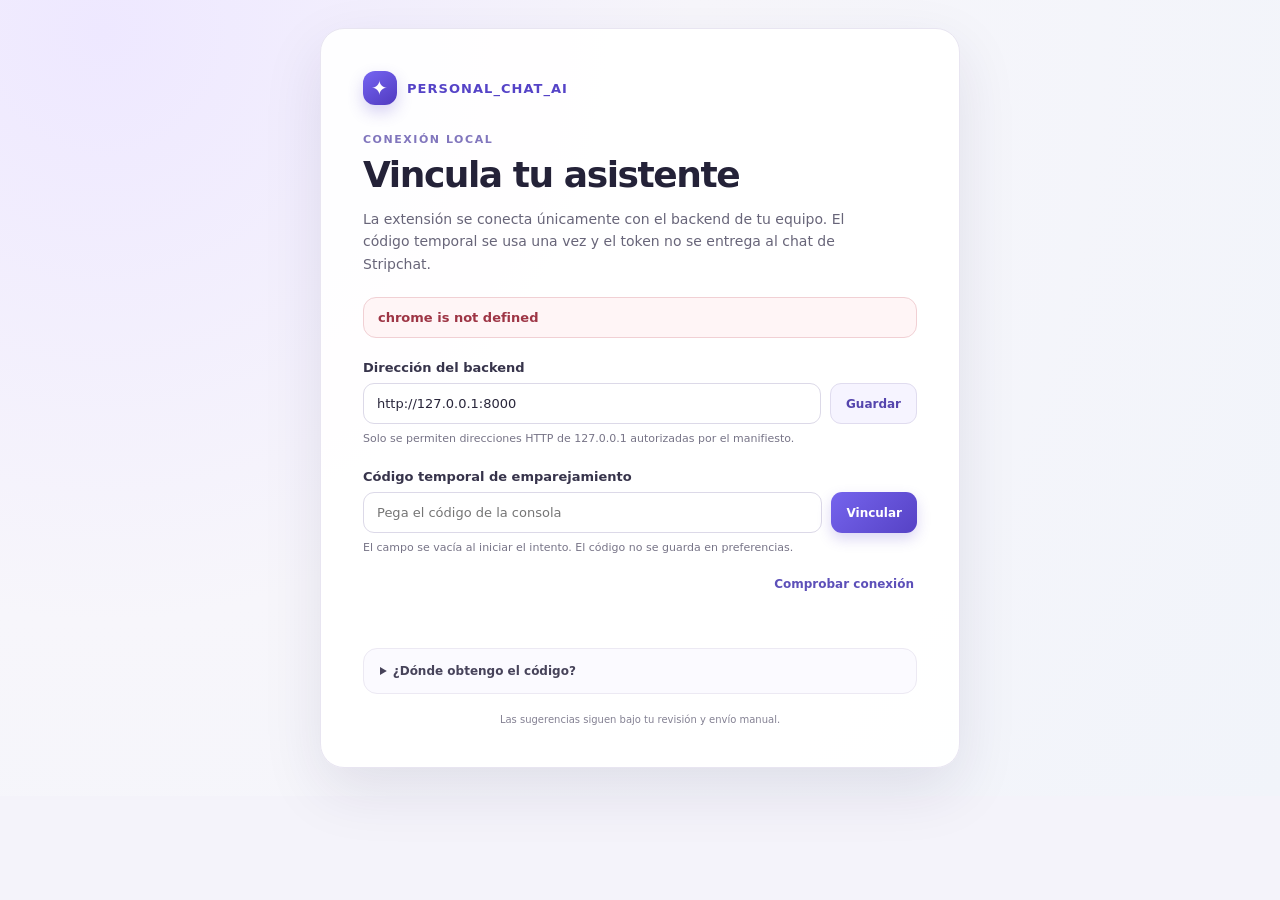
==== extension/connection.html @ 6189a338 "feat(v1.3): add authenticated Chrome integration and recovery" ====
<!doctype html>
<html lang="es">
  <head>
    <meta charset="utf-8">
    <meta name="viewport" content="width=device-width, initial-scale=1">
    <title>Conexión segura · PERSONAL_CHAT_AI</title>
    <link rel="stylesheet" href="connection.css">
    <script src="backend-config.js" defer></script>
    <script src="connection.js" defer></script>
  </head>
  <body>
    <main class="shell">
      <section class="card" aria-labelledby="page-title">
        <div class="brand"><span class="brand-mark" aria-hidden="true">✦</span><span>PERSONAL_CHAT_AI</span></div>
        <p class="eyebrow">CONEXIÓN LOCAL</p>
        <h1 id="page-title">Vincula tu asistente</h1>
        <p class="intro">La extensión se conecta únicamente con el backend de tu equipo. El código temporal se usa una vez y el token no se entrega al chat de Stripchat.</p>

        <div id="connection-state" class="connection-state" role="status" aria-live="polite">Comprobando el backend local…</div>

        <form id="backend-form" class="form-section">
          <label for="backend-url">Dirección del backend</label>
          <div class="input-row"><input id="backend-url" type="url" value="http://127.0.0.1:8000" autocomplete="url" required><button type="submit" class="secondary">Guardar</button></div>
          <small>Solo se permiten direcciones HTTP de 127.0.0.1 autorizadas por el manifiesto.</small>
        </form>

        <form id="pair-form" class="form-section">
          <label for="pairing-code">Código temporal de emparejamiento</label>
          <div class="input-row"><input id="pairing-code" type="password" inputmode="text" autocomplete="one-time-code" autocapitalize="off" spellcheck="false" maxlength="64" placeholder="Pega el código de la consola" required><button id="pair-button" type="submit" class="primary">Vincular</button></div>
          <small>El campo se vacía al iniciar el intento. El código no se guarda en preferencias.</small>
        </form>

        <div class="actions"><button id="refresh-button" type="button" class="text-button">Comprobar conexión</button></div>
        <p id="page-message" class="page-message" role="status" aria-live="polite"></p>

        <details class="instructions">
          <summary>¿Dónde obtengo el código?</summary>
          <ol>
            <li>Inicia el backend local.</li>
            <li>En una consola abierta en la carpeta del proyecto, ejecuta <code>python -m backend.auth_admin pair</code>.</li>
            <li>Pega aquí el código antes de que pasen cinco minutos.</li>
          </ol>
          <p>Si ya habías vinculado esta extensión y perdiste su token, usa <code>python -m backend.auth_admin rotate</code>. El comando solicita confirmación y revoca el token anterior.</p>
          <p class="security-note">No pegues el código en Stripchat, DevTools, una URL ni una conversación.</p>
        </details>
        <footer>Las sugerencias siguen bajo tu revisión y envío manual.</footer>
      </section>
    </main>
  </body>
</html>
---- extension/connection.css ----
:root {
  color-scheme: light;
  font-family: Inter, ui-sans-serif, system-ui, -apple-system, BlinkMacSystemFont, "Segoe UI", sans-serif;
  color: #242238;
  background: #f4f3fa;
  font-synthesis: none;
}

* { box-sizing: border-box; }
body { margin: 0; min-width: 340px; background: radial-gradient(circle at 8% 4%, #eee8ff 0, #f7f6fb 42%, #f1f4fa 100%); }
.shell { width: min(100%, 680px); margin: 0 auto; padding: 28px 20px; }
.card { padding: clamp(22px, 5vw, 42px); border: 1px solid #e8e5f1; border-radius: 24px; background: rgba(255,255,255,.96); box-shadow: 0 22px 60px rgba(43, 33, 78, .10); }
.brand { display: flex; align-items: center; gap: 10px; color: #5543c7; font-size: 13px; font-weight: 800; letter-spacing: .08em; }
.brand-mark { display: grid; width: 34px; height: 34px; place-items: center; border-radius: 12px; color: white; background: linear-gradient(145deg, #7665f2, #503abf); font-size: 20px; box-shadow: 0 7px 16px rgba(89, 67, 204, .24); }
.eyebrow { margin: 28px 0 8px; color: #8176bd; font-size: 11px; font-weight: 800; letter-spacing: .14em; }
h1 { margin: 0; font-size: clamp(26px, 5vw, 36px); line-height: 1.14; letter-spacing: -.04em; }
.intro { max-width: 58ch; margin: 13px 0 22px; color: #686579; font-size: 14px; line-height: 1.6; }
.connection-state { padding: 12px 14px; border: 1px solid #e3e0ee; border-radius: 13px; color: #555166; background: #f9f8fc; font-size: 13px; font-weight: 650; }
.connection-state[data-state="connected"] { border-color: #bde8d4; color: #176746; background: #f0fbf5; }
.connection-state[data-state="error"] { border-color: #f1d0d4; color: #9e3545; background: #fff5f6; }
.connection-state[data-state="warning"] { border-color: #f0e0b5; color: #795a15; background: #fffaf0; }
.form-section { margin-top: 22px; }
label { display: block; margin-bottom: 8px; color: #37344b; font-size: 13px; font-weight: 750; }
.input-row { display: flex; gap: 9px; }
input { min-width: 0; width: 100%; padding: 12px 13px; border: 1px solid #dcd9e8; border-radius: 11px; outline: none; color: #29263b; background: #fff; font: inherit; font-size: 13px; transition: border-color .15s, box-shadow .15s; }
input:focus { border-color: #8474ec; box-shadow: 0 0 0 3px rgba(115, 97, 226, .14); }
input:disabled, button:disabled { opacity: .65; }
small { display: block; margin-top: 7px; color: #777487; font-size: 11px; line-height: 1.45; }
button { border: 0; border-radius: 11px; padding: 11px 15px; cursor: pointer; white-space: nowrap; font: inherit; font-size: 12px; font-weight: 750; transition: transform .15s, filter .15s, box-shadow .15s; }
button:hover:not(:disabled) { filter: brightness(1.04); transform: translateY(-1px); }
.primary { color: white; background: linear-gradient(135deg, #7564ed, #5642c5); box-shadow: 0 6px 14px rgba(91, 68, 203, .22); }
.secondary { border: 1px solid #e0dcef; color: #5545ad; background: #f6f4ff; }
.actions { display: flex; justify-content: flex-end; margin-top: 14px; }
.text-button { padding: 7px 3px; color: #5d50b9; background: transparent; }
.page-message { min-height: 20px; margin: 8px 0 0; color: #5d5a6c; font-size: 12px; line-height: 1.5; }
.page-message[data-state="error"] { color: #a33746; }
.page-message[data-state="success"] { color: #17714b; }
.instructions { margin-top: 22px; padding: 15px 16px; border: 1px solid #ece9f3; border-radius: 14px; background: #fbfaff; }
.instructions summary { color: #47435a; cursor: pointer; font-size: 12px; font-weight: 750; }
.instructions ol { padding-left: 20px; color: #686579; font-size: 12px; line-height: 1.6; }
.instructions p { color: #686579; font-size: 12px; line-height: 1.55; }
code { padding: 2px 5px; border-radius: 5px; color: #5343aa; background: #efedfa; font-size: 11px; overflow-wrap: anywhere; }
.security-note { color: #9b3d4c !important; font-weight: 650; }
footer { margin-top: 20px; color: #848193; font-size: 10px; text-align: center; }

@media (max-width: 420px) {
  .shell { padding: 12px; }
  .card { padding: 22px 18px; border-radius: 18px; }
  .input-row { flex-wrap: wrap; }
  .input-row button { flex: 1 0 auto; }
}
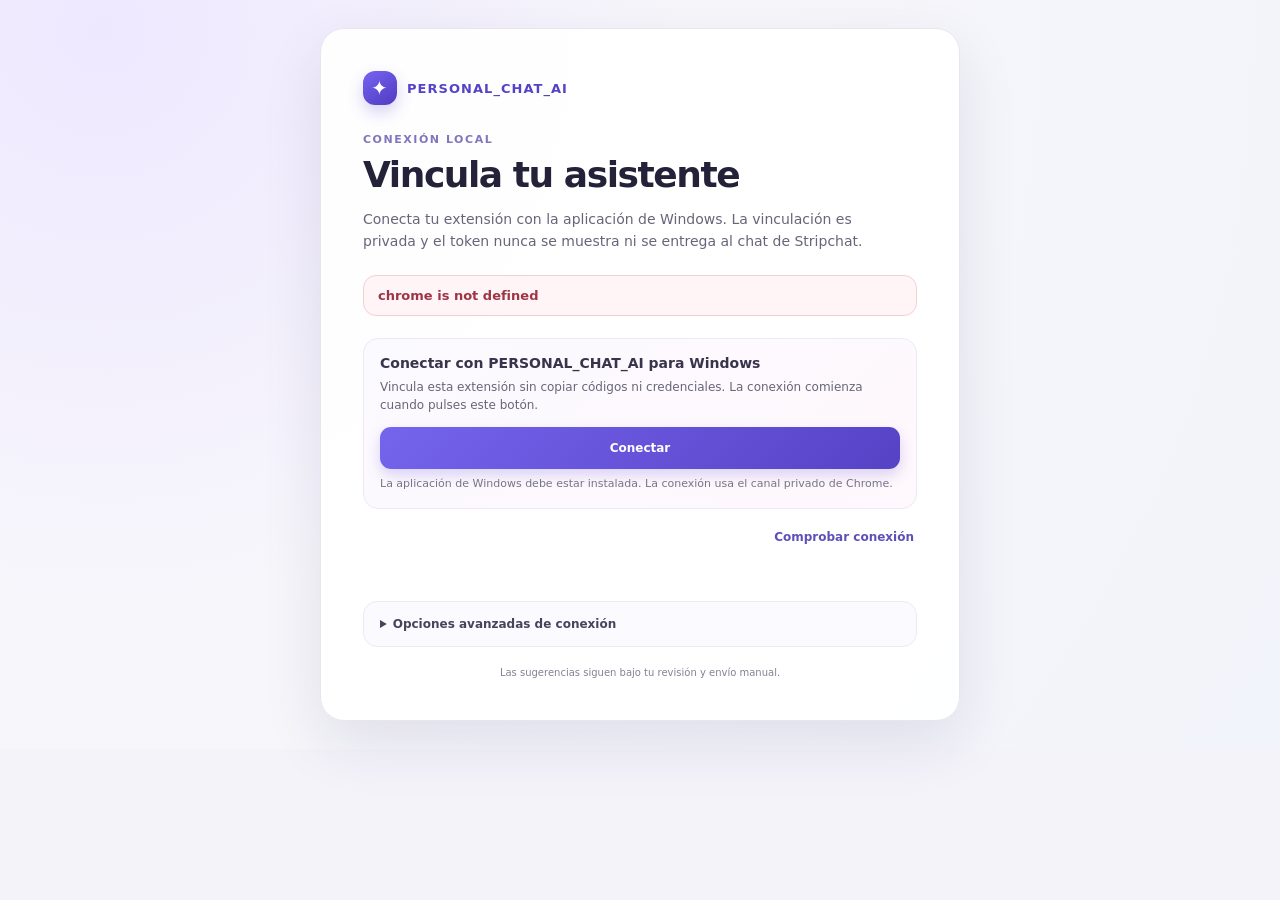
==== commit c226d382: "feat: finalize PERSONAL_CHAT_AI v1.4.0 desktop integration" ====
--- a/extension/connection.html
+++ b/extension/connection.html
@@ -14,33 +14,36 @@
         <div class="brand"><span class="brand-mark" aria-hidden="true">✦</span><span>PERSONAL_CHAT_AI</span></div>
         <p class="eyebrow">CONEXIÓN LOCAL</p>
         <h1 id="page-title">Vincula tu asistente</h1>
-        <p class="intro">La extensión se conecta únicamente con el backend de tu equipo. El código temporal se usa una vez y el token no se entrega al chat de Stripchat.</p>
+        <p class="intro">Conecta tu extensión con la aplicación de Windows. La vinculación es privada y el token nunca se muestra ni se entrega al chat de Stripchat.</p>
 
         <div id="connection-state" class="connection-state" role="status" aria-live="polite">Comprobando el backend local…</div>
 
-        <form id="backend-form" class="form-section">
-          <label for="backend-url">Dirección del backend</label>
-          <div class="input-row"><input id="backend-url" type="url" value="http://127.0.0.1:8000" autocomplete="url" required><button type="submit" class="secondary">Guardar</button></div>
-          <small>Solo se permiten direcciones HTTP de 127.0.0.1 autorizadas por el manifiesto.</small>
-        </form>
-
-        <form id="pair-form" class="form-section">
-          <label for="pairing-code">Código temporal de emparejamiento</label>
-          <div class="input-row"><input id="pairing-code" type="password" inputmode="text" autocomplete="one-time-code" autocapitalize="off" spellcheck="false" maxlength="64" placeholder="Pega el código de la consola" required><button id="pair-button" type="submit" class="primary">Vincular</button></div>
-          <small>El campo se vacía al iniciar el intento. El código no se guarda en preferencias.</small>
-        </form>
+        <section class="form-section native-section" aria-labelledby="native-title">
+          <h2 id="native-title">Conectar con PERSONAL_CHAT_AI para Windows</h2>
+          <p>Vincula esta extensión sin copiar códigos ni credenciales. La conexión comienza cuando pulses este botón.</p>
+          <div class="input-row native-actions">
+            <button id="native-connect-button" type="button" class="primary">Conectar</button>
+            <button id="native-disconnect-button" type="button" class="secondary" hidden>Desconectar</button>
+          </div>
+          <small>La aplicación de Windows debe estar instalada. La conexión usa el canal privado de Chrome.</small>
+        </section>
 
         <div class="actions"><button id="refresh-button" type="button" class="text-button">Comprobar conexión</button></div>
         <p id="page-message" class="page-message" role="status" aria-live="polite"></p>
 
         <details class="instructions">
-          <summary>¿Dónde obtengo el código?</summary>
-          <ol>
-            <li>Inicia el backend local.</li>
-            <li>En una consola abierta en la carpeta del proyecto, ejecuta <code>python -m backend.auth_admin pair</code>.</li>
-            <li>Pega aquí el código antes de que pasen cinco minutos.</li>
-          </ol>
-          <p>Si ya habías vinculado esta extensión y perdiste su token, usa <code>python -m backend.auth_admin rotate</code>. El comando solicita confirmación y revoca el token anterior.</p>
+          <summary>Opciones avanzadas de conexión</summary>
+          <p>Usa estas opciones solo si la aplicación de Windows no está instalada o necesitas revisar una configuración local.</p>
+          <form id="backend-form" class="form-section">
+            <label for="backend-url">Dirección del backend local</label>
+            <div class="input-row"><input id="backend-url" type="url" value="http://127.0.0.1:8000" autocomplete="url" required><button type="submit" class="secondary">Guardar</button></div>
+            <small>Solo se permiten direcciones HTTP locales autorizadas por el manifiesto.</small>
+          </form>
+          <form id="pair-form" class="form-section">
+            <label for="pairing-code">Código temporal de emparejamiento</label>
+            <div class="input-row"><input id="pairing-code" type="password" inputmode="text" autocomplete="one-time-code" autocapitalize="off" spellcheck="false" maxlength="64" placeholder="Código de un solo uso" required><button id="pair-button" type="submit" class="primary">Vincular</button></div>
+            <small>El campo se vacía al iniciar el intento y no se guarda en preferencias.</small>
+          </form>
           <p class="security-note">No pegues el código en Stripchat, DevTools, una URL ni una conversación.</p>
         </details>
         <footer>Las sugerencias siguen bajo tu revisión y envío manual.</footer>
--- a/extension/connection.css
+++ b/extension/connection.css
@@ -20,6 +20,11 @@
 .connection-state[data-state="error"] { border-color: #f1d0d4; color: #9e3545; background: #fff5f6; }
 .connection-state[data-state="warning"] { border-color: #f0e0b5; color: #795a15; background: #fffaf0; }
 .form-section { margin-top: 22px; }
+.native-section { padding: 16px; border: 1px solid #ece8f7; border-radius: 15px; background: linear-gradient(140deg, #fbfaff, #fff8fc); }
+.native-section h2 { margin: 0 0 7px; color: #37344b; font-size: 14px; }
+.native-section p { margin: 0; color: #686579; font-size: 12px; line-height: 1.55; }
+.native-actions { margin-top: 12px; }
+.native-actions button { flex: 1; min-height: 42px; }
 label { display: block; margin-bottom: 8px; color: #37344b; font-size: 13px; font-weight: 750; }
 .input-row { display: flex; gap: 9px; }
 input { min-width: 0; width: 100%; padding: 12px 13px; border: 1px solid #dcd9e8; border-radius: 11px; outline: none; color: #29263b; background: #fff; font: inherit; font-size: 13px; transition: border-color .15s, box-shadow .15s; }
